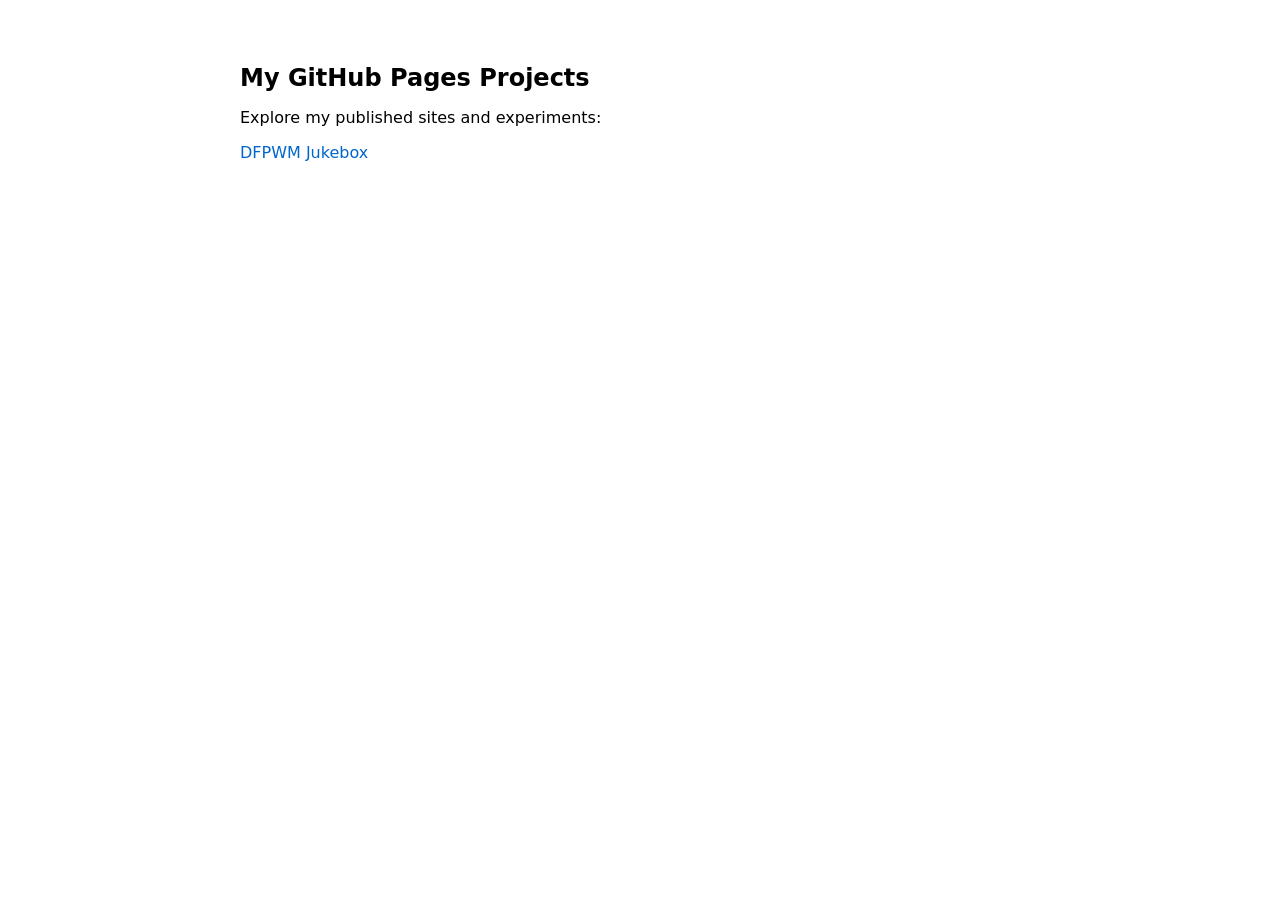
==== docs/index.html @ a78c27a7 "Update index.html" ====
<!doctype html>
<html lang="en">
<head>
  <meta name="google-site-verification" content="9gww872sTV4j3OXYgRkwm3Zl6eBZA7f_kU_ODLYvUZE" />
  <meta charset="utf-8">
  <title>Ronnie Reagan Projects</title>
  <meta name="viewport" content="width=device-width,initial-scale=1">

<script async src="https://pagead2.googlesyndication.com/pagead/js/adsbygoogle.js?client=ca-pub-7010587991992406"
     crossorigin="anonymous"></script>

  <style>
    body { font-family: system-ui, sans-serif; max-width: 800px; margin: 2rem auto; padding: 1rem; }
    h1 { font-size: 1.5rem; margin-bottom: 1rem; }
    ul { list-style: none; padding: 0; }
    li { margin: 0.5rem 0; }
    a { text-decoration: none; color: #0066cc; }
    a:hover { text-decoration: underline; }
  </style>
</head>
<body>
  <h1>My GitHub Pages Projects</h1>
  <p>Explore my published sites and experiments:</p>
  <ul id="projects"></ul>

  <script>
    const projects = [
      { name: "DFPWM Jukebox", path: "DFPWM_LIBRARY" },
    ];

    const list = document.getElementById("projects");
    projects.forEach(p => {
      const li = document.createElement("li");
      const a = document.createElement("a");
      a.href = `https://ronnie-reagan.github.io/${p.path}/`;
      a.textContent = p.name;
      li.appendChild(a);
      list.appendChild(li);
    });
  </script>
</body>
</html>
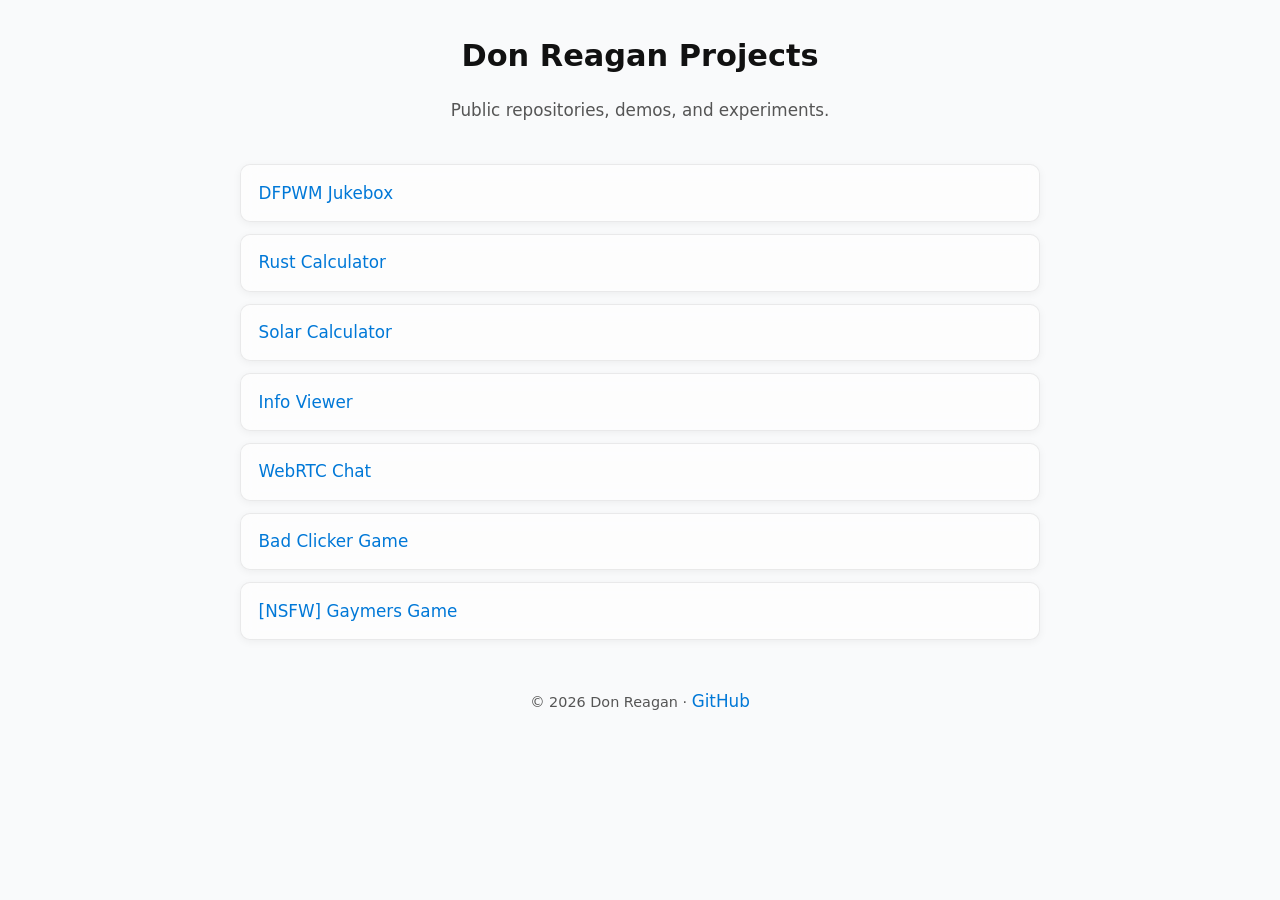
==== commit f316c997: "various changes to improve ui. added references to more sites/domains aswell as segregating the logi" ====
--- a/docs/index.html
+++ b/docs/index.html
@@ -1,42 +1,26 @@
 <!doctype html>
 <html lang="en">
 <head>
-  <meta name="google-site-verification" content="9gww872sTV4j3OXYgRkwm3Zl6eBZA7f_kU_ODLYvUZE" />
   <meta charset="utf-8">
-  <title>Ronnie Reagan Projects</title>
+  <meta name="google-site-verification" content="9DyxzUQGztghWE8FzmfT74pqARTpPCvBxJaymXoeb8Q">
   <meta name="viewport" content="width=device-width,initial-scale=1">
-
-<script async src="https://pagead2.googlesyndication.com/pagead/js/adsbygoogle.js?client=ca-pub-7010587991992406"
-     crossorigin="anonymous"></script>
-
-  <style>
-    body { font-family: system-ui, sans-serif; max-width: 800px; margin: 2rem auto; padding: 1rem; }
-    h1 { font-size: 1.5rem; margin-bottom: 1rem; }
-    ul { list-style: none; padding: 0; }
-    li { margin: 0.5rem 0; }
-    a { text-decoration: none; color: #0066cc; }
-    a:hover { text-decoration: underline; }
-  </style>
+  <title>Don Reagan Projects</title>
+  <link rel="stylesheet" href="style.css">
 </head>
 <body>
-  <h1>My GitHub Pages Projects</h1>
-  <p>Explore my published sites and experiments:</p>
-  <ul id="projects"></ul>
+  <header>
+    <h1>Don Reagan Projects</h1>
+    <p class="subtitle">Public repositories, demos, and experiments.</p>
+  </header>
 
-  <script>
-    const projects = [
-      { name: "DFPWM Jukebox", path: "DFPWM_LIBRARY" },
-    ];
+  <main>
+    <ul id="projects"></ul>
+  </main>
 
-    const list = document.getElementById("projects");
-    projects.forEach(p => {
-      const li = document.createElement("li");
-      const a = document.createElement("a");
-      a.href = `https://ronnie-reagan.github.io/${p.path}/`;
-      a.textContent = p.name;
-      li.appendChild(a);
-      list.appendChild(li);
-    });
-  </script>
+  <footer>
+    <p>© <span id="year"></span> Don Reagan · <a href="https://github.com/Ronnie-Reagan" target="_blank" rel="noopener">GitHub</a></p>
+  </footer>
+
+  <script src="script.js"></script>
 </body>
 </html>
--- a/docs/style.css
+++ b/docs/style.css
@@ -0,0 +1,98 @@
+:root {
+  --accent: #0078d7;
+  --bg: #f9fafb;
+  --text: #111;
+  --muted: #555;
+  --border: rgba(0, 0, 0, 0.08);
+  --radius: 10px;
+  --shadow: 0 2px 8px rgba(0, 0, 0, 0.05);
+}
+
+@media (prefers-color-scheme: dark) {
+  :root {
+    --bg: #0d1117;
+    --text: #e6edf3;
+    --muted: #9ba3b4;
+    --border: rgba(255, 255, 255, 0.08);
+    --shadow: 0 2px 8px rgba(0, 0, 0, 0.3);
+    --accent: #58a6ff;
+  }
+}
+
+body {
+  font-family: system-ui, -apple-system, BlinkMacSystemFont, "Segoe UI", sans-serif;
+  background: var(--bg);
+  color: var(--text);
+  margin: 0 auto;
+  padding: 2rem 1rem 3rem;
+  max-width: 800px;
+  line-height: 1.6;
+}
+
+header {
+  text-align: center;
+  margin-bottom: 2.5rem;
+}
+
+h1 {
+  font-size: 1.9rem;
+  margin: 0 0 0.3rem;
+}
+
+.subtitle {
+  color: var(--muted);
+  font-size: 1.05rem;
+}
+
+ul {
+  list-style: none;
+  padding: 0;
+  margin: 0;
+  display: grid;
+  gap: 0.75rem;
+}
+
+li {
+  border: 1px solid var(--border);
+  border-radius: var(--radius);
+  box-shadow: var(--shadow);
+  background: rgba(255, 255, 255, 0.6);
+  backdrop-filter: blur(8px);
+  padding: 0.9rem 1.1rem;
+  transition: transform 0.2s ease, box-shadow 0.2s ease, background 0.2s;
+}
+
+@media (prefers-color-scheme: dark) {
+  li {
+    background: rgba(255, 255, 255, 0.05);
+  }
+}
+
+li:hover {
+  transform: translateY(-3px);
+  box-shadow: 0 4px 14px rgba(0, 0, 0, 0.15);
+  background: rgba(255, 255, 255, 0.9);
+}
+
+a {
+  text-decoration: none;
+  color: var(--accent);
+  font-weight: 500;
+  font-size: 1.05rem;
+}
+
+footer {
+  text-align: center;
+  color: var(--muted);
+  font-size: 0.9rem;
+  margin-top: 3rem;
+}
+
+footer a {
+  color: var(--accent);
+  text-decoration: none;
+}
+
+footer a:hover {
+  text-decoration: underline;
+}
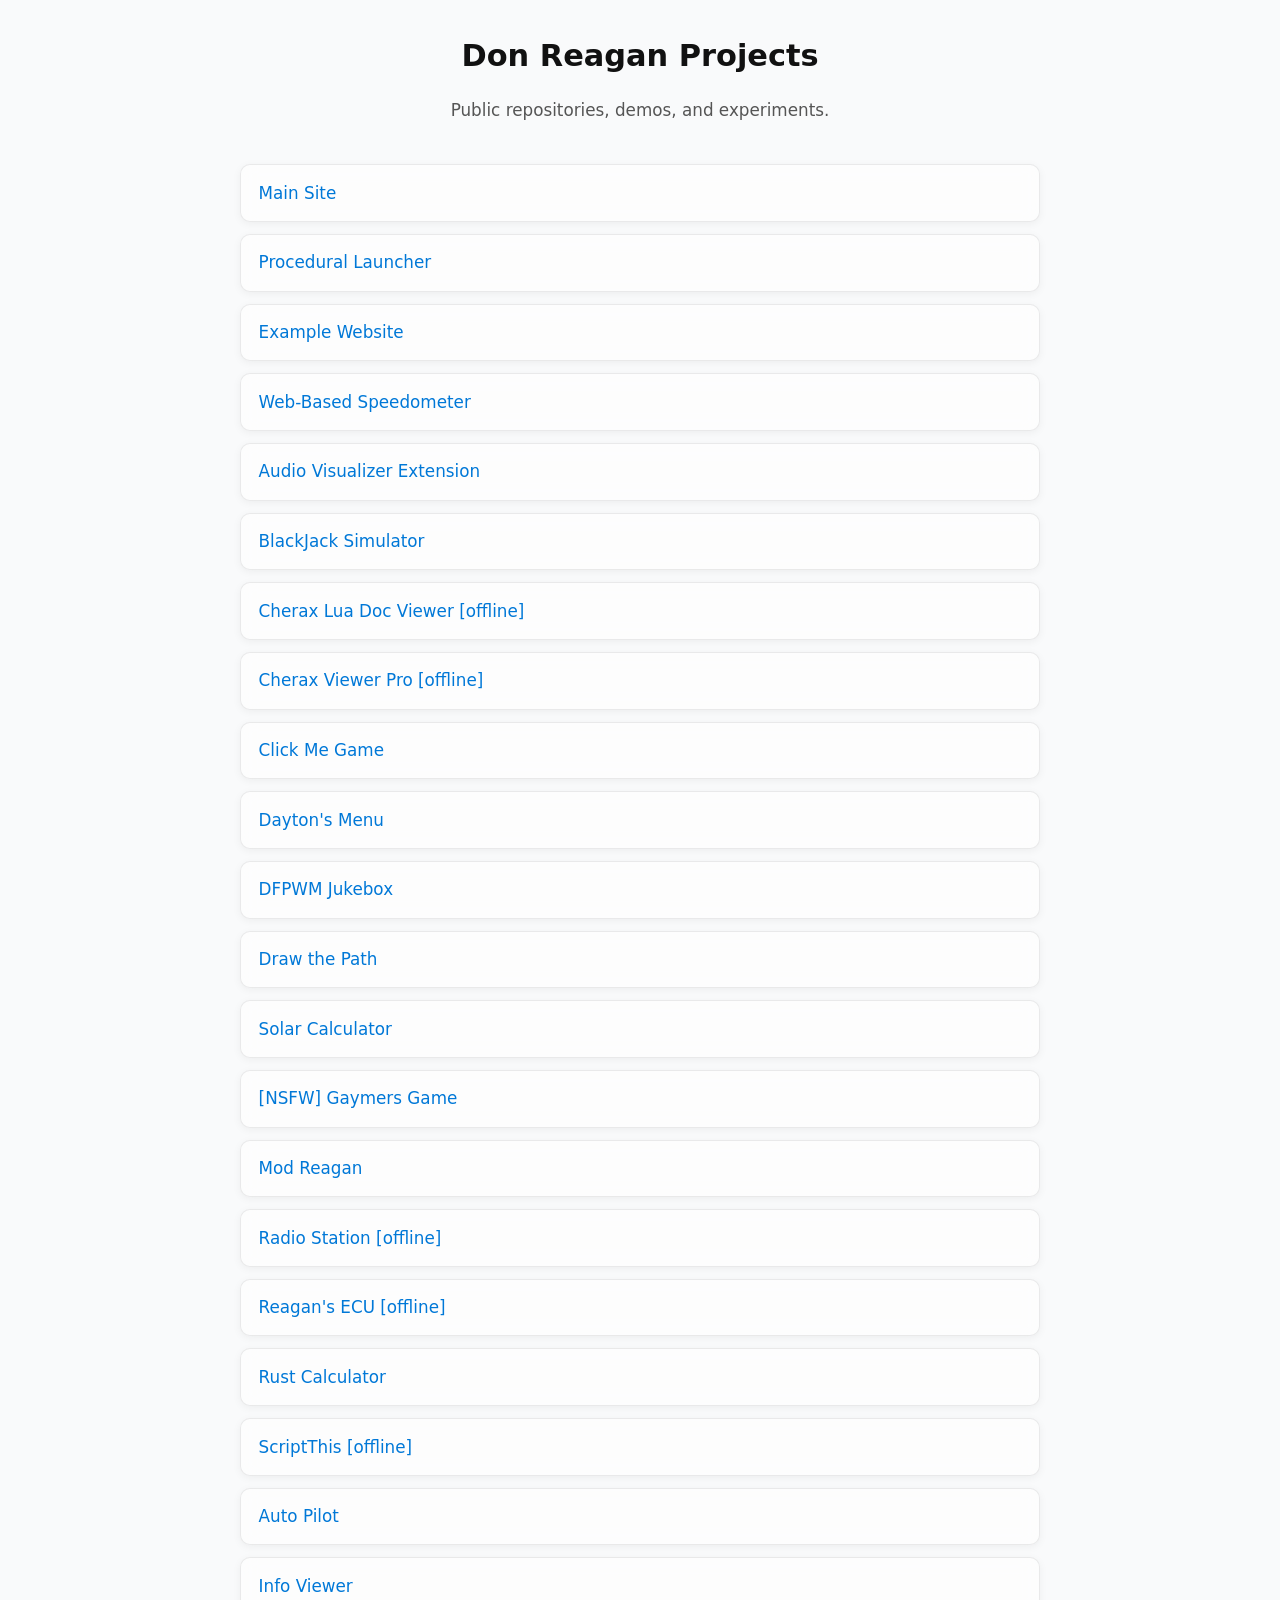
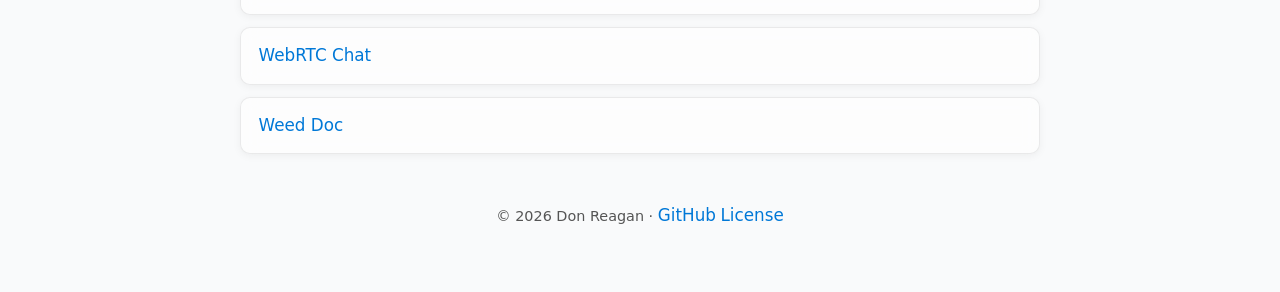
==== commit 73729ef0: "Add License link to footer in index.html" ====
--- a/docs/index.html
+++ b/docs/index.html
@@ -18,7 +18,7 @@
   </main>
 
   <footer>
-    <p>© <span id="year"></span> Don Reagan · <a href="https://github.com/Ronnie-Reagan" target="_blank" rel="noopener">GitHub</a></p>
+    <p>© <span id="year"></span> Don Reagan · <a href="https://github.com/Ronnie-Reagan" target="_blank" rel="noopener">GitHub</a> <a href="https://github.com/Ronnie-Reagan/ronnie-reagan.github.io/tree/main?tab=License-1-ov-file#" target="_blank" rel="noopener">License</a></p>
   </footer>
 
   <script src="script.js"></script>
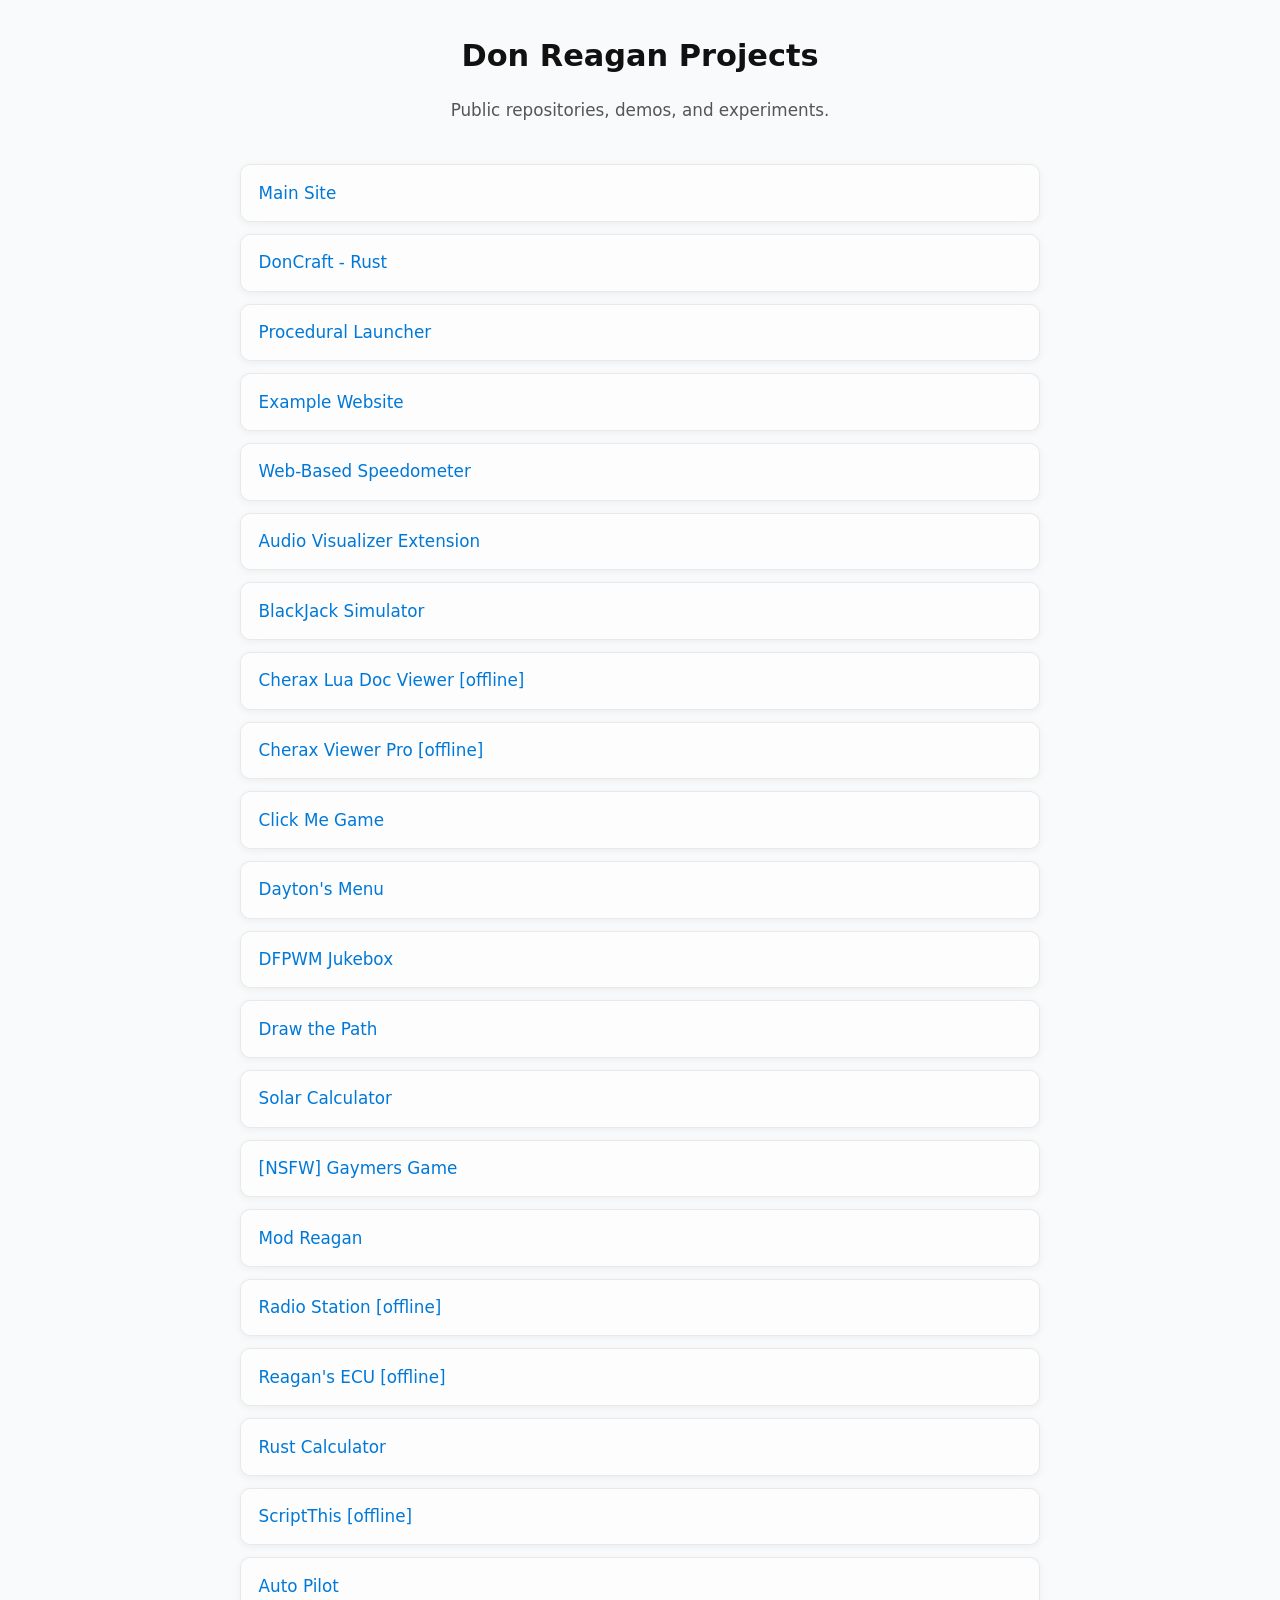
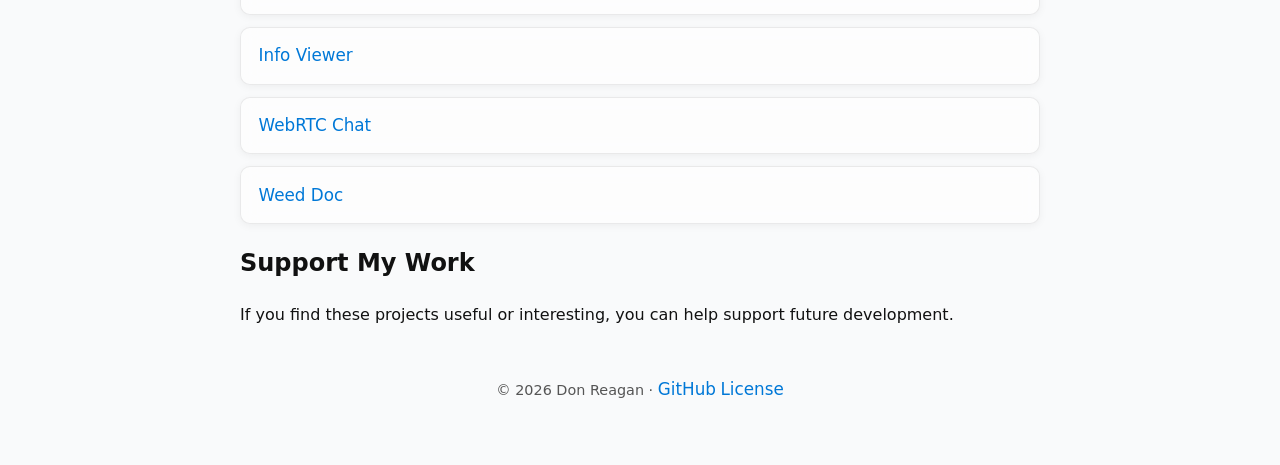
==== commit cf2160ce: "implemented buymeacoffee link/button to post-footer" ====
--- a/docs/index.html
+++ b/docs/index.html
@@ -1,5 +1,6 @@
 <!doctype html>
 <html lang="en">
+
 <head>
   <meta charset="utf-8">
   <meta name="google-site-verification" content="9DyxzUQGztghWE8FzmfT74pqARTpPCvBxJaymXoeb8Q">
@@ -7,6 +8,7 @@
   <title>Don Reagan Projects</title>
   <link rel="stylesheet" href="style.css">
 </head>
+
 <body>
   <header>
     <h1>Don Reagan Projects</h1>
@@ -14,13 +16,43 @@
   </header>
 
   <main>
-    <ul id="projects"></ul>
+    <section class="projects-section">
+      <ul id="projects"></ul>
+    </section>
+
+    <section class="support-section" aria-labelledby="support-heading">
+      <h2 id="support-heading">Support My Work</h2>
+      <p>
+        If you find these projects useful or interesting, you can help support future development.
+      </p>
+
+      <div class="support-button-wrap">
+        <script
+          type="text/javascript"
+          src="https://cdnjs.buymeacoffee.com/1.0.0/button.prod.min.js"
+          data-name="bmc-button"
+          data-slug="donreagan"
+          data-color="#58a6ff"
+          data-emoji=""
+          data-font="Inter"
+          data-text="Buy me a Coffee"
+          data-outline-color="#000000"
+          data-font-color="#000000"
+          data-coffee-color="#d6984b">
+        </script>
+      </div>
+    </section>
   </main>
 
   <footer>
-    <p>© <span id="year"></span> Don Reagan · <a href="https://github.com/Ronnie-Reagan" target="_blank" rel="noopener">GitHub</a> <a href="https://github.com/Ronnie-Reagan/ronnie-reagan.github.io/tree/main?tab=License-1-ov-file#" target="_blank" rel="noopener">License</a></p>
+    <p>
+      © <span id="year"></span> Don Reagan ·
+      <a href="https://github.com/Ronnie-Reagan" target="_blank" rel="noopener">GitHub</a>
+      <a href="https://github.com/Ronnie-Reagan/ronnie-reagan.github.io/tree/main?tab=License-1-ov-file#" target="_blank" rel="noopener">License</a>
+    </p>
   </footer>
 
   <script src="script.js"></script>
 </body>
-</html>
+
+</html>
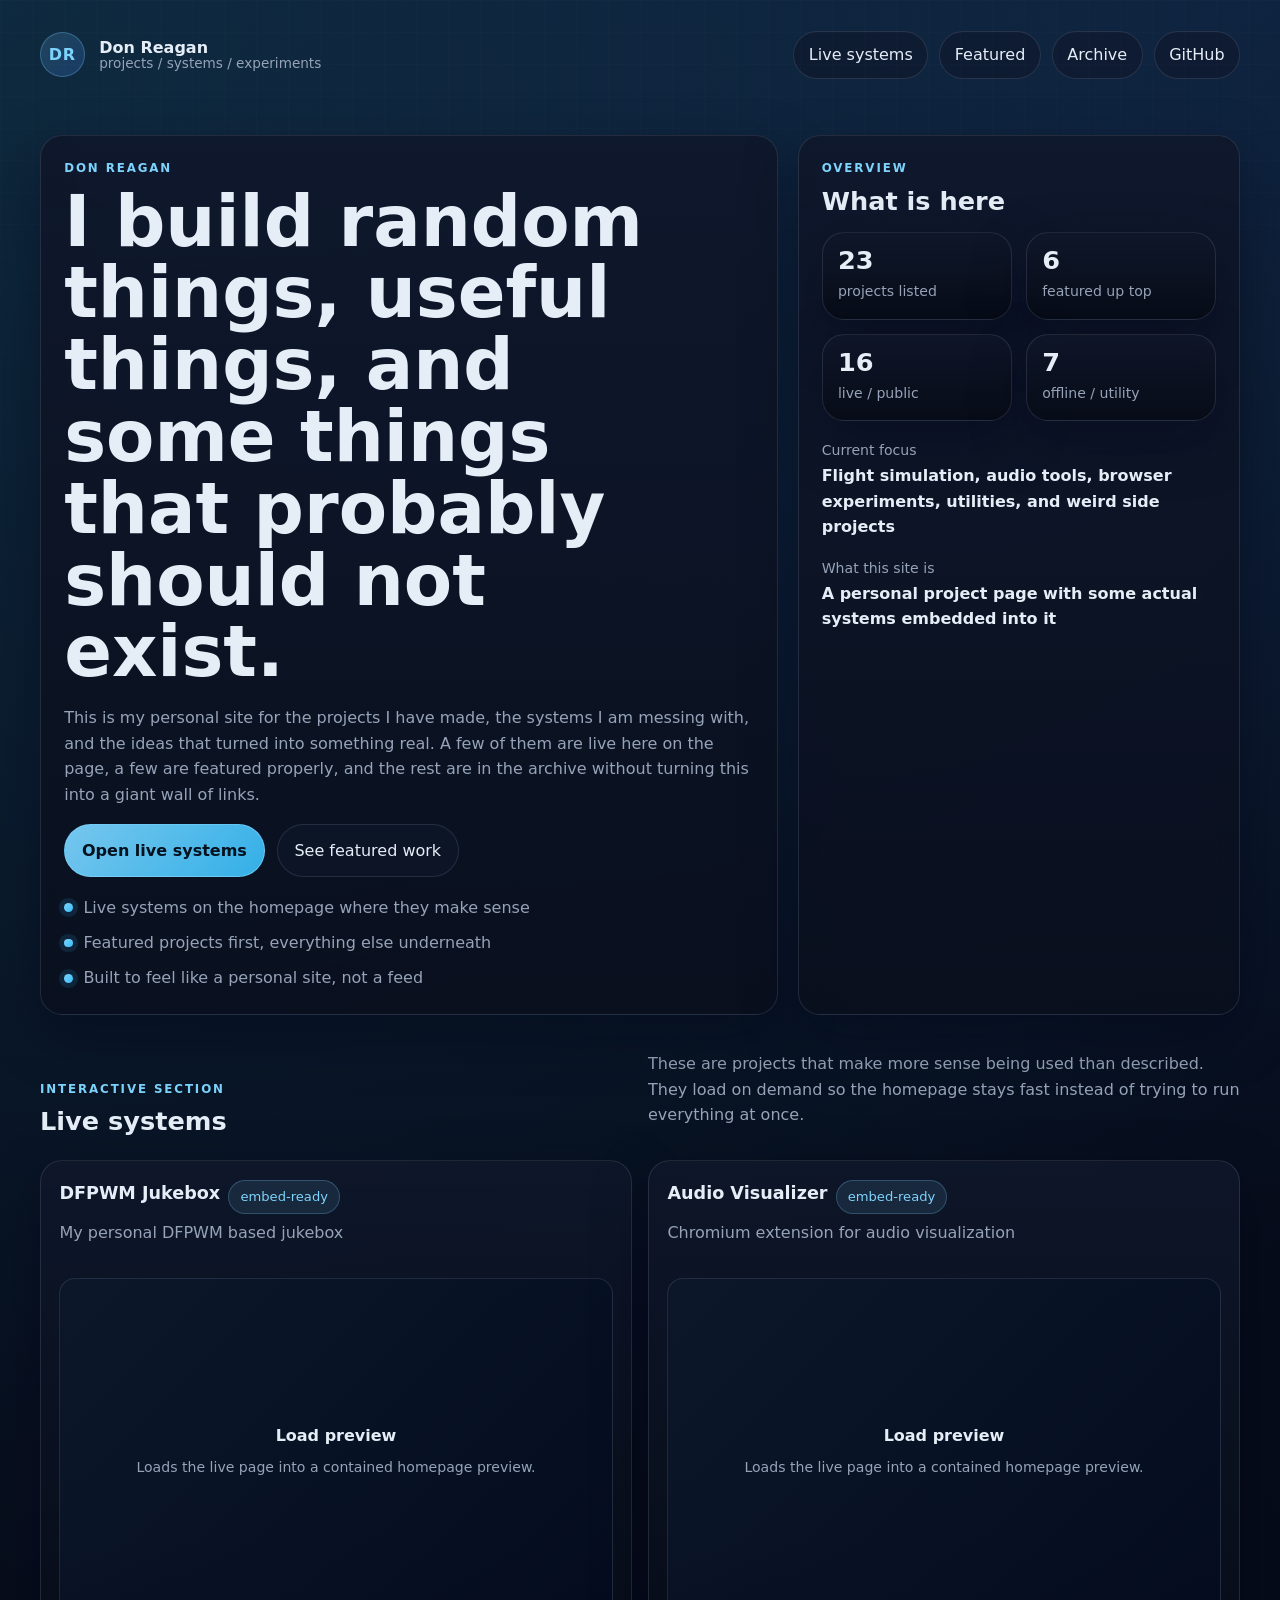
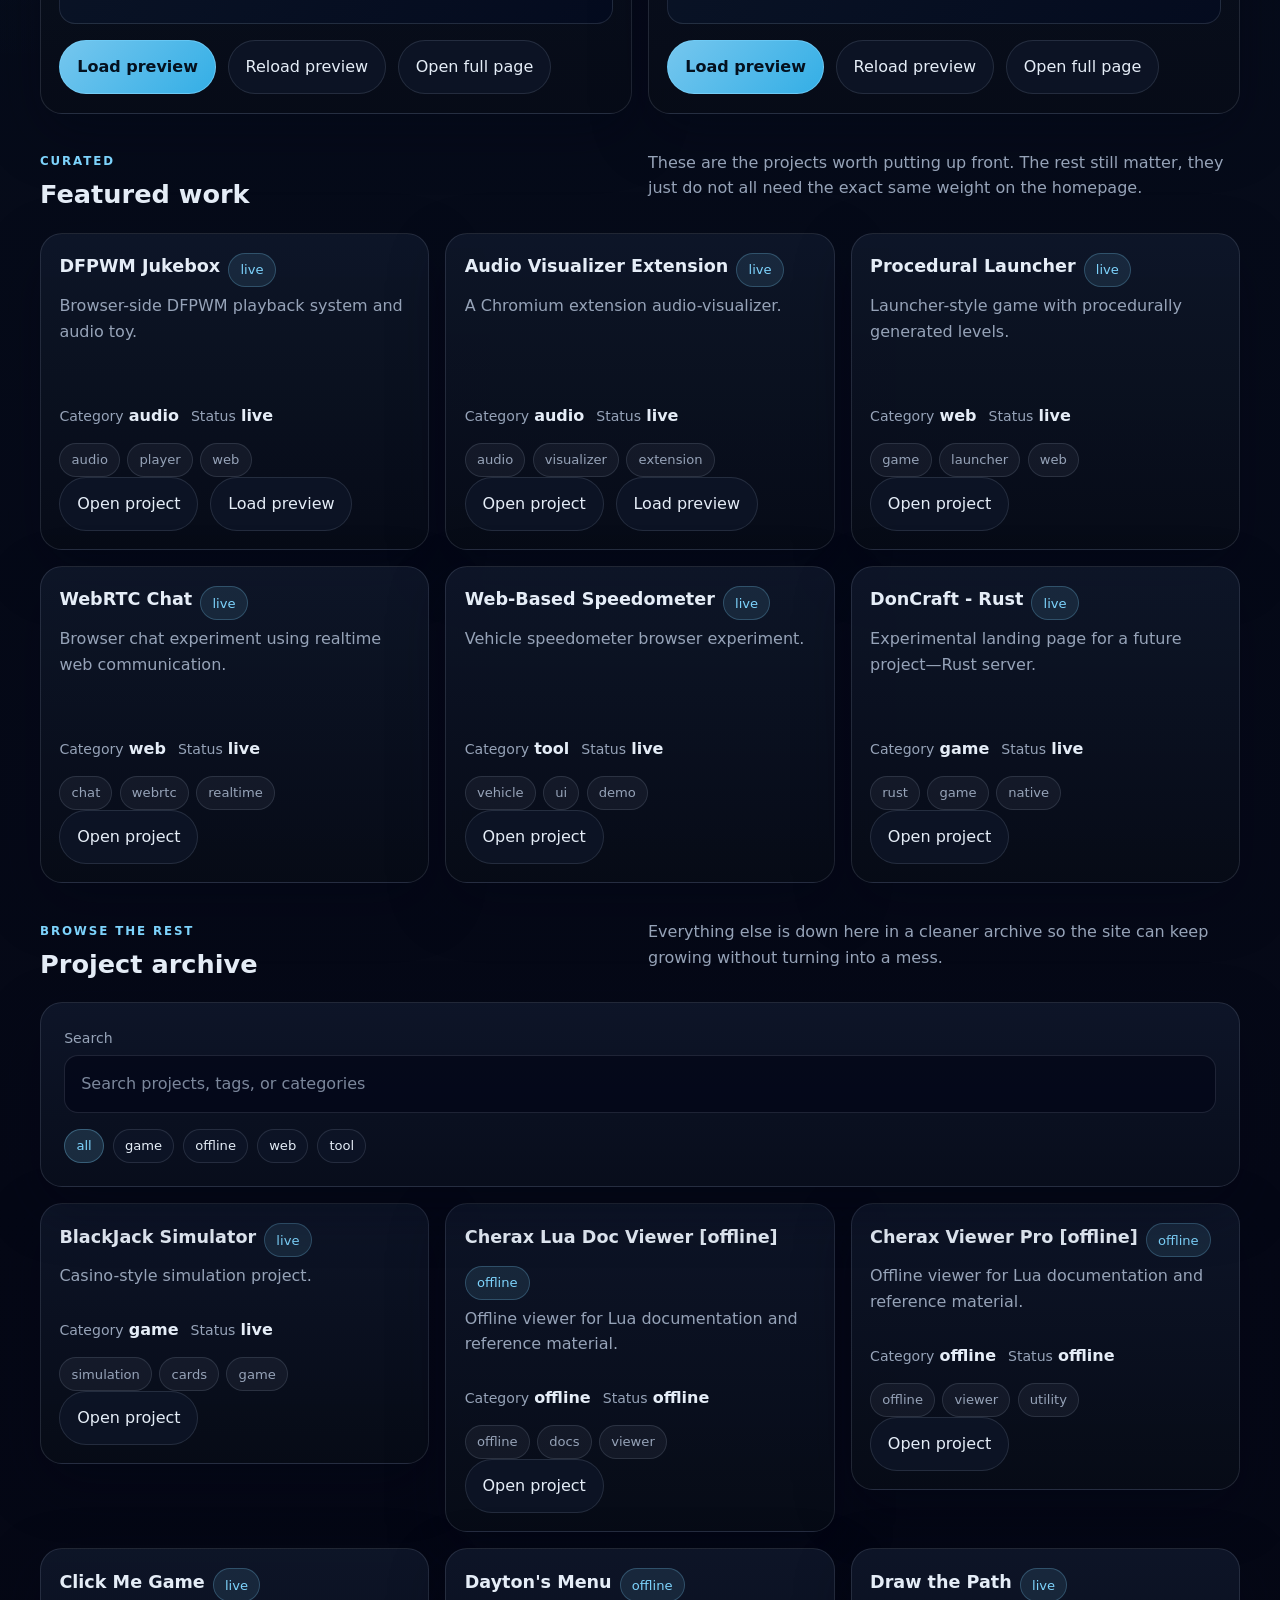
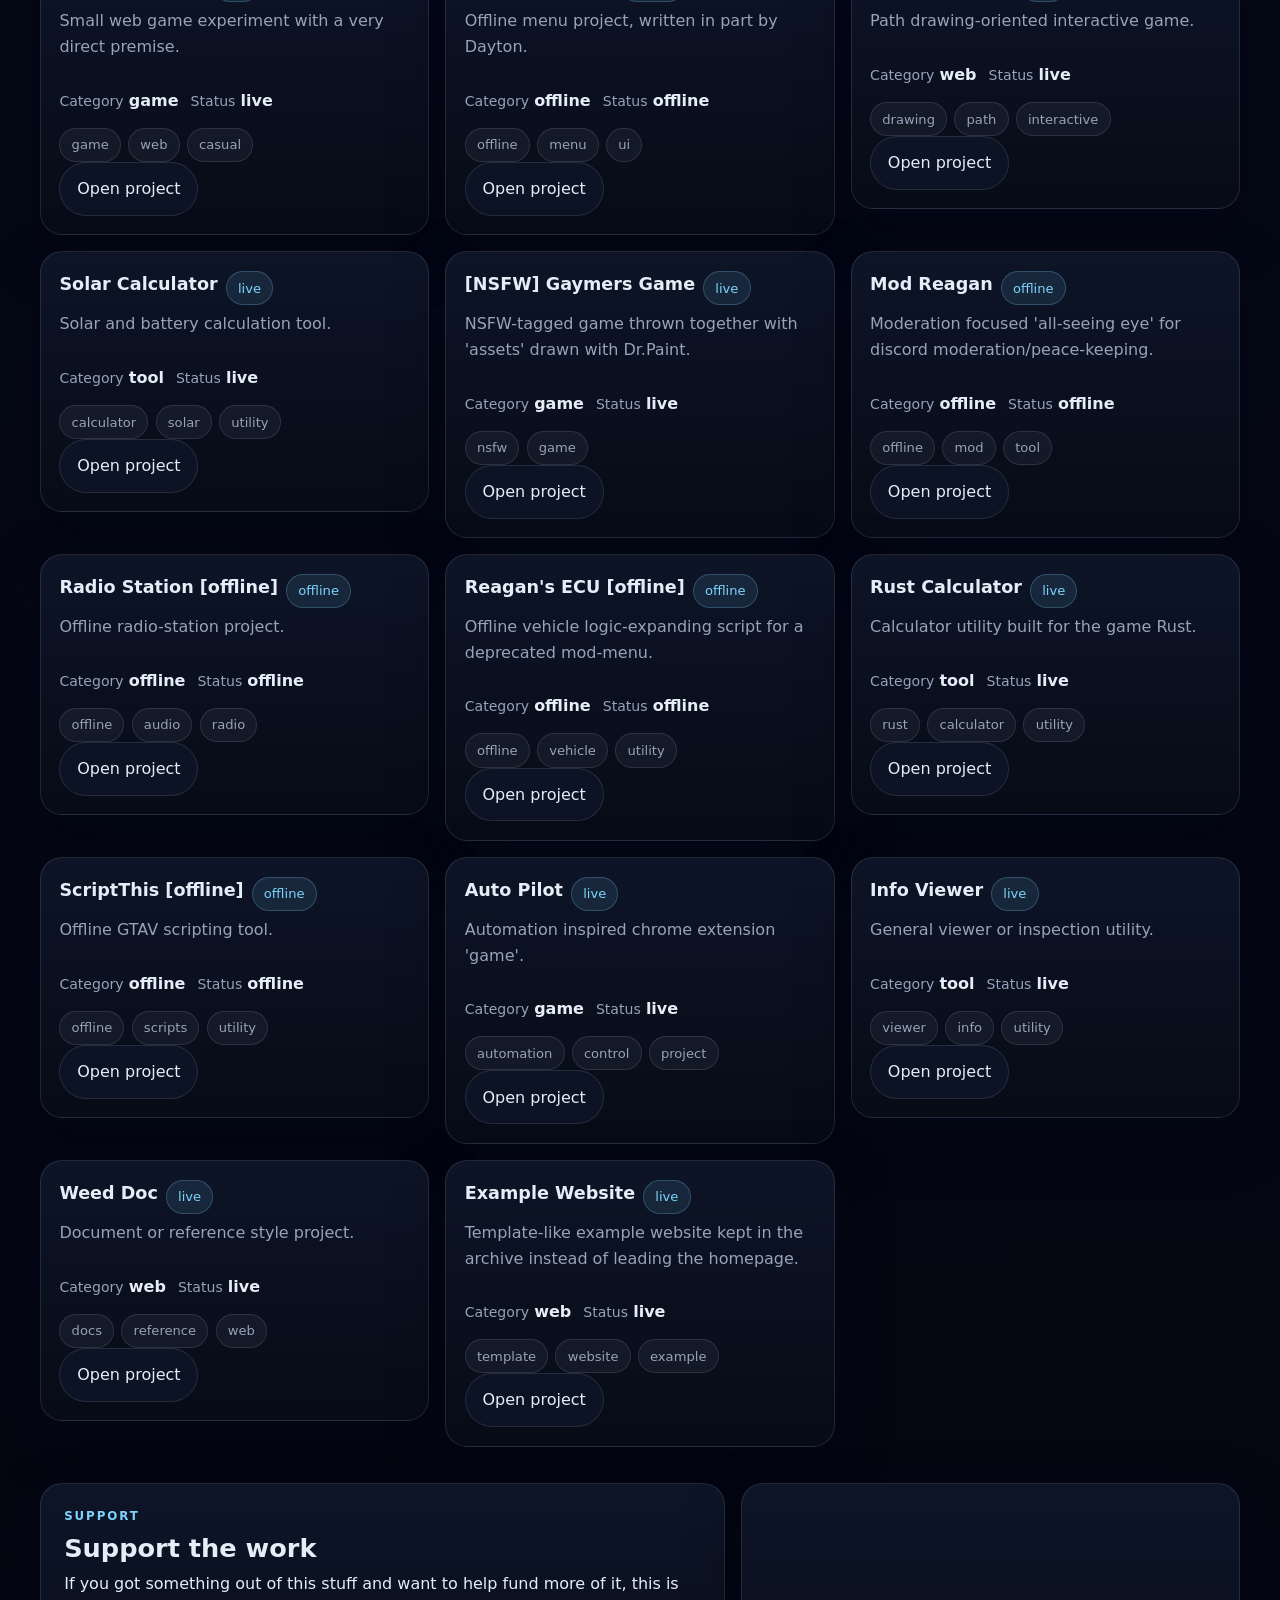
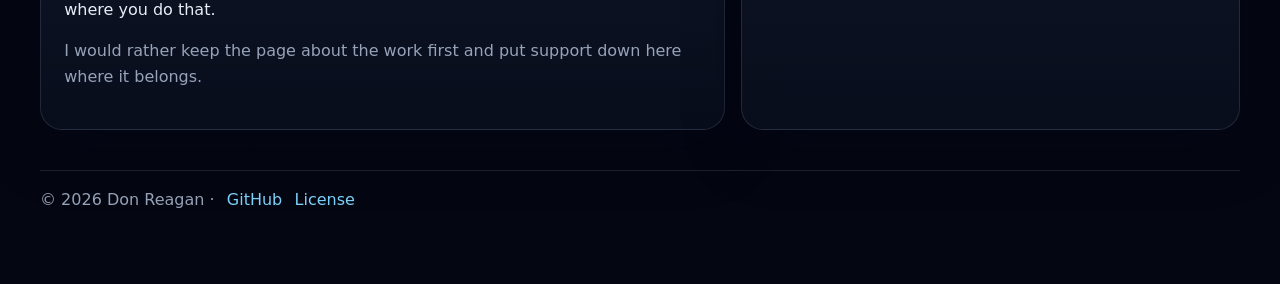
==== commit 00cf8a89: "experimental changes all around, mistakes are expected" ====
--- a/docs/index.html
+++ b/docs/index.html
@@ -4,55 +4,169 @@
 <head>
   <meta charset="utf-8">
   <meta name="google-site-verification" content="9DyxzUQGztghWE8FzmfT74pqARTpPCvBxJaymXoeb8Q">
-  <meta name="viewport" content="width=device-width,initial-scale=1">
-  <title>Don Reagan Projects</title>
+  <meta name="viewport" content="width=device-width, initial-scale=1">
+  <meta name="description" content="Don Reagan's personal site for projects, experiments, tools, demos, and embedded web systems.">
+  <meta name="theme-color" content="#0b1020">
+  <title>Don Reagan — Projects, systems, and experiments</title>
+  <link rel="icon" href="favicon.ico" sizes="any">
   <link rel="stylesheet" href="style.css">
 </head>
 
 <body>
-  <header>
-    <h1>Don Reagan Projects</h1>
-    <p class="subtitle">Public repositories, demos, and experiments.</p>
-  </header>
+  <div class="page-shell">
+    <header class="site-header">
+      <a class="brand" href="#top" aria-label="Go to top">
+        <span class="brand-mark">DR</span>
+        <span class="brand-copy">
+          <strong>Don Reagan</strong>
+          <span>projects / systems / experiments</span>
+        </span>
+      </a>
 
-  <main>
-    <section class="projects-section">
-      <ul id="projects"></ul>
-    </section>
+      <nav class="site-nav" aria-label="Primary navigation">
+        <a href="#live">Live systems</a>
+        <a href="#featured">Featured</a>
+        <a href="#archive">Archive</a>
+        <a href="https://github.com/Ronnie-Reagan" target="_blank" rel="noopener">GitHub</a>
+      </nav>
+    </header>
 
-    <section class="support-section" aria-labelledby="support-heading">
-      <h2 id="support-heading">Support My Work</h2>
+    <main id="top">
+      <section class="hero section">
+        <div class="hero-copy card">
+          <p class="eyebrow">Don Reagan</p>
+          <h1>I build random things, useful things, and some things that probably should not exist.</h1>
+          <p class="hero-text">
+            This is my personal site for the projects I have made, the systems I am messing with, and the ideas that turned into something real.
+            A few of them are live here on the page, a few are featured properly, and the rest are in the archive without turning this into a giant wall of links.
+          </p>
+
+          <div class="hero-actions">
+            <a class="button button-primary" href="#live">Open live systems</a>
+            <a class="button button-secondary" href="#featured">See featured work</a>
+          </div>
+
+          <ul class="hero-notes" aria-label="Site notes">
+            <li>Live systems on the homepage where they make sense</li>
+            <li>Featured projects first, everything else underneath</li>
+            <li>Built to feel like a personal site, not a feed</li>
+          </ul>
+        </div>
+
+        <aside class="hero-panel card" aria-labelledby="hero-panel-heading">
+          <div class="panel-heading">
+            <p class="eyebrow">Overview</p>
+            <h2 id="hero-panel-heading">What is here</h2>
+          </div>
+
+          <div class="hero-stats" id="hero-stats"></div>
+
+          <div class="hero-mini-list">
+            <div>
+              <span class="mini-label">Current focus</span>
+              <strong>Flight simulation, audio tools, browser experiments, utilities, and weird side projects</strong>
+            </div>
+            <div>
+              <span class="mini-label">What this site is</span>
+              <strong>A personal project page with some actual systems embedded into it</strong>
+            </div>
+          </div>
+        </aside>
+      </section>
+
+      <section class="section" id="live" aria-labelledby="live-heading">
+        <div class="section-heading">
+          <div>
+            <p class="eyebrow">Interactive section</p>
+            <h2 id="live-heading">Live systems</h2>
+          </div>
+          <p class="section-copy">
+            These are projects that make more sense being used than described. They load on demand so the homepage stays fast instead of trying to run everything at once.
+          </p>
+        </div>
+
+        <div class="live-grid" id="live-systems"></div>
+      </section>
+
+      <section class="section" id="featured" aria-labelledby="featured-heading">
+        <div class="section-heading">
+          <div>
+            <p class="eyebrow">Curated</p>
+            <h2 id="featured-heading">Featured work</h2>
+          </div>
+          <p class="section-copy">
+            These are the projects worth putting up front. The rest still matter, they just do not all need the exact same weight on the homepage.
+          </p>
+        </div>
+
+        <div class="featured-grid" id="featured-projects"></div>
+      </section>
+
+      <section class="section" id="archive" aria-labelledby="archive-heading">
+        <div class="section-heading archive-heading">
+          <div>
+            <p class="eyebrow">Browse the rest</p>
+            <h2 id="archive-heading">Project archive</h2>
+          </div>
+          <p class="section-copy">
+            Everything else is down here in a cleaner archive so the site can keep growing without turning into a mess.
+          </p>
+        </div>
+
+        <div class="archive-toolbar card">
+          <label class="search-wrap" for="project-search">
+            <span class="search-label">Search</span>
+            <input id="project-search" type="search" placeholder="Search projects, tags, or categories">
+          </label>
+
+          <div class="filter-group" id="project-filters" aria-label="Project filters"></div>
+        </div>
+
+        <div class="archive-grid" id="archive-projects"></div>
+      </section>
+
+      <section class="section" aria-labelledby="support-heading">
+        <div class="support-grid">
+          <article class="support-copy card">
+            <p class="eyebrow">Support</p>
+            <h2 id="support-heading">Support the work</h2>
+            <p>
+              If you got something out of this stuff and want to help fund more of it, this is where you do that.
+            </p>
+            <p class="support-small">
+              I would rather keep the page about the work first and put support down here where it belongs.
+            </p>
+          </article>
+
+          <aside class="support-button-card card" aria-label="Support button">
+            <script
+              type="text/javascript"
+              src="https://cdnjs.buymeacoffee.com/1.0.0/button.prod.min.js"
+              data-name="bmc-button"
+              data-slug="donreagan"
+              data-color="#7dd3fc"
+              data-emoji=""
+              data-font="Inter"
+              data-text="Buy me a Coffee"
+              data-outline-color="#020617"
+              data-font-color="#020617"
+              data-coffee-color="#f59e0b">
+            </script>
+          </aside>
+        </div>
+      </section>
+    </main>
+
+    <footer class="site-footer">
       <p>
-        If you find these projects useful or interesting, you can help support future development.
+        © <span id="year"></span> Don Reagan ·
+        <a href="https://github.com/Ronnie-Reagan" target="_blank" rel="noopener">GitHub</a>
+        <a href="https://github.com/Ronnie-Reagan/ronnie-reagan.github.io/tree/main?tab=License-1-ov-file#" target="_blank" rel="noopener">License</a>
       </p>
-
-      <div class="support-button-wrap">
-        <script
-          type="text/javascript"
-          src="https://cdnjs.buymeacoffee.com/1.0.0/button.prod.min.js"
-          data-name="bmc-button"
-          data-slug="donreagan"
-          data-color="#58a6ff"
-          data-emoji=""
-          data-font="Inter"
-          data-text="Buy me a Coffee"
-          data-outline-color="#000000"
-          data-font-color="#000000"
-          data-coffee-color="#d6984b">
-        </script>
-      </div>
-    </section>
-  </main>
-
-  <footer>
-    <p>
-      © <span id="year"></span> Don Reagan ·
-      <a href="https://github.com/Ronnie-Reagan" target="_blank" rel="noopener">GitHub</a>
-      <a href="https://github.com/Ronnie-Reagan/ronnie-reagan.github.io/tree/main?tab=License-1-ov-file#" target="_blank" rel="noopener">License</a>
-    </p>
-  </footer>
+    </footer>
+  </div>
 
   <script src="script.js"></script>
 </body>
 
-</html>+</html>
--- a/docs/style.css
+++ b/docs/style.css
@@ -1,98 +1,659 @@
 :root {
-  --accent: #0078d7;
-  --bg: #f9fafb;
-  --text: #111;
-  --muted: #555;
-  --border: rgba(0, 0, 0, 0.08);
-  --radius: 10px;
-  --shadow: 0 2px 8px rgba(0, 0, 0, 0.05);
-}
-
-@media (prefers-color-scheme: dark) {
-  :root {
-    --bg: #0d1117;
-    --text: #e6edf3;
-    --muted: #9ba3b4;
-    --border: rgba(255, 255, 255, 0.08);
-    --shadow: 0 2px 8px rgba(0, 0, 0, 0.3);
-    --accent: #58a6ff;
-  }
+  --bg: #050816;
+  --bg-elevated: rgba(11, 16, 32, 0.82);
+  --panel: rgba(15, 23, 42, 0.78);
+  --panel-strong: rgba(15, 23, 42, 0.92);
+  --text: #e5edf7;
+  --muted: #96a3b8;
+  --accent: #7dd3fc;
+  --accent-strong: #38bdf8;
+  --accent-soft: rgba(125, 211, 252, 0.14);
+  --border: rgba(148, 163, 184, 0.18);
+  --border-strong: rgba(125, 211, 252, 0.28);
+  --shadow: 0 20px 55px rgba(2, 6, 23, 0.36);
+  --radius: 22px;
+  --radius-sm: 14px;
+  --page-width: 1200px;
+}
+
+* {
+  box-sizing: border-box;
+}
+
+html {
+  scroll-behavior: smooth;
 }
 
 body {
-  font-family: system-ui, -apple-system, BlinkMacSystemFont, "Segoe UI", sans-serif;
-  background: var(--bg);
+  margin: 0;
   color: var(--text);
+  font-family: Inter, system-ui, -apple-system, BlinkMacSystemFont, "Segoe UI", sans-serif;
+  line-height: 1.6;
+  background:
+    radial-gradient(circle at top left, rgba(56, 189, 248, 0.15), transparent 32%),
+    radial-gradient(circle at top right, rgba(59, 130, 246, 0.12), transparent 24%),
+    linear-gradient(180deg, #07101f 0%, #050816 55%, #040611 100%);
+  min-height: 100vh;
+}
+
+body::before {
+  content: "";
+  position: fixed;
+  inset: 0;
+  pointer-events: none;
+  background-image:
+    linear-gradient(rgba(255, 255, 255, 0.02) 1px, transparent 1px),
+    linear-gradient(90deg, rgba(255, 255, 255, 0.02) 1px, transparent 1px);
+  background-size: 32px 32px;
+  mask-image: linear-gradient(180deg, rgba(0, 0, 0, 0.7), transparent 92%);
+}
+
+img,
+iframe {
+  max-width: 100%;
+}
+
+button,
+input,
+a {
+  font: inherit;
+}
+
+.page-shell {
+  width: min(calc(100% - 2rem), var(--page-width));
   margin: 0 auto;
-  padding: 2rem 1rem 3rem;
-  max-width: 800px;
-  line-height: 1.6;
-}
-
-header {
+  padding: 1.2rem 0 3.5rem;
+}
+
+.site-header {
+  display: flex;
+  align-items: center;
+  justify-content: space-between;
+  gap: 1rem;
+  padding: 0.75rem 0 1.25rem;
+}
+
+.brand {
+  display: inline-flex;
+  align-items: center;
+  gap: 0.9rem;
+  color: var(--text);
+  text-decoration: none;
+}
+
+.brand-mark {
+  width: 2.8rem;
+  height: 2.8rem;
+  display: grid;
+  place-items: center;
+  border-radius: 50%;
+  border: 1px solid var(--border-strong);
+  background: linear-gradient(135deg, rgba(125, 211, 252, 0.16), rgba(59, 130, 246, 0.22));
+  color: var(--accent);
+  font-weight: 800;
+  letter-spacing: 0.06em;
+}
+
+.brand-copy {
+  display: flex;
+  flex-direction: column;
+  line-height: 1.1;
+}
+
+.brand-copy strong {
+  font-size: 1rem;
+}
+
+.brand-copy span {
+  color: var(--muted);
+  font-size: 0.85rem;
+}
+
+.site-nav {
+  display: flex;
+  flex-wrap: wrap;
+  gap: 0.7rem;
+}
+
+.site-nav a {
+  color: var(--text);
+  text-decoration: none;
+  padding: 0.62rem 0.9rem;
+  border-radius: 999px;
+  border: 1px solid var(--border);
+  background: rgba(15, 23, 42, 0.56);
+  transition: border-color 0.2s ease, transform 0.2s ease, background 0.2s ease;
+}
+
+.site-nav a:hover,
+.site-nav a:focus-visible,
+.button:hover,
+.button:focus-visible,
+.project-action:hover,
+.project-action:focus-visible,
+.filter-button:hover,
+.filter-button:focus-visible,
+.preview-button:hover,
+.preview-button:focus-visible,
+.reload-button:hover,
+.reload-button:focus-visible {
+  transform: translateY(-1px);
+  border-color: var(--border-strong);
+  outline: none;
+}
+
+.section {
+  margin-top: 2.25rem;
+}
+
+.card {
+  background: linear-gradient(180deg, rgba(15, 23, 42, 0.9), rgba(9, 15, 29, 0.88));
+  border: 1px solid var(--border);
+  box-shadow: var(--shadow);
+  border-radius: var(--radius);
+  backdrop-filter: blur(16px);
+}
+
+.hero {
+  display: grid;
+  grid-template-columns: minmax(0, 1.5fr) minmax(280px, 0.9fr);
+  gap: 1.25rem;
+  align-items: stretch;
+}
+
+.hero-copy,
+.hero-panel,
+.archive-toolbar,
+.support-copy,
+.support-button-card {
+  padding: 1.45rem;
+}
+
+.eyebrow {
+  margin: 0 0 0.55rem;
+  color: var(--accent);
+  letter-spacing: 0.16em;
+  text-transform: uppercase;
+  font-size: 0.74rem;
+  font-weight: 700;
+}
+
+h1,
+h2,
+h3,
+p {
+  margin-top: 0;
+}
+
+h1 {
+  font-size: clamp(2.3rem, 6vw, 4.4rem);
+  line-height: 1.02;
+  margin-bottom: 1rem;
+  max-width: 12ch;
+}
+
+h2 {
+  font-size: clamp(1.45rem, 2vw, 2rem);
+  line-height: 1.15;
+  margin-bottom: 0.45rem;
+}
+
+h3 {
+  font-size: 1.1rem;
+  margin-bottom: 0.45rem;
+}
+
+.hero-text,
+.section-copy,
+.project-description,
+.support-small,
+.live-copy,
+.archive-empty {
+  color: var(--muted);
+}
+
+.hero-actions,
+.project-actions,
+.live-actions {
+  display: flex;
+  flex-wrap: wrap;
+  gap: 0.75rem;
+}
+
+.button,
+.project-action,
+.preview-button,
+.reload-button {
+  display: inline-flex;
+  align-items: center;
+  justify-content: center;
+  gap: 0.35rem;
+  padding: 0.82rem 1.05rem;
+  text-decoration: none;
+  border-radius: 999px;
+  border: 1px solid var(--border);
+  transition: transform 0.2s ease, border-color 0.2s ease, background 0.2s ease;
+}
+
+.button-primary,
+.preview-button {
+  background: linear-gradient(135deg, rgba(125, 211, 252, 0.94), rgba(56, 189, 248, 0.92));
+  border-color: rgba(125, 211, 252, 0.62);
+  color: #04111f;
+  font-weight: 700;
+}
+
+.button-secondary,
+.project-action,
+.reload-button {
+  background: rgba(15, 23, 42, 0.7);
+  color: var(--text);
+}
+
+.hero-notes {
+  margin: 1.1rem 0 0;
+  padding: 0;
+  list-style: none;
+  display: grid;
+  gap: 0.6rem;
+}
+
+.hero-notes li {
+  display: flex;
+  align-items: center;
+  gap: 0.65rem;
+  color: var(--muted);
+}
+
+.hero-notes li::before {
+  content: "";
+  width: 0.55rem;
+  height: 0.55rem;
+  border-radius: 50%;
+  background: linear-gradient(135deg, var(--accent), var(--accent-strong));
+  box-shadow: 0 0 0 5px rgba(56, 189, 248, 0.12);
+}
+
+.panel-heading {
+  margin-bottom: 1rem;
+}
+
+.hero-stats {
+  display: grid;
+  grid-template-columns: repeat(2, minmax(0, 1fr));
+  gap: 0.9rem;
+  margin-bottom: 1rem;
+}
+
+.stat-card {
+  padding: 0.95rem;
+  border-radius: var(--radius-sm);
+  border: 1px solid var(--border);
+  background: rgba(6, 12, 26, 0.55);
+}
+
+.stat-card strong {
+  display: block;
+  font-size: 1.6rem;
+  line-height: 1;
+  margin-bottom: 0.25rem;
+}
+
+.stat-card span,
+.mini-label,
+.meta-label,
+.preview-status {
+  color: var(--muted);
+  font-size: 0.88rem;
+}
+
+.hero-mini-list {
+  display: grid;
+  gap: 0.95rem;
+}
+
+.hero-mini-list strong {
+  display: block;
+}
+
+.section-heading {
+  display: flex;
+  justify-content: space-between;
+  gap: 1rem;
+  align-items: end;
+  margin-bottom: 1rem;
+}
+
+.section-heading > * {
+  flex: 1;
+}
+
+.live-grid,
+.featured-grid,
+.archive-grid,
+.support-grid {
+  display: grid;
+  gap: 1rem;
+}
+
+.live-grid {
+  grid-template-columns: repeat(2, minmax(0, 1fr));
+}
+
+.featured-grid {
+  grid-template-columns: repeat(3, minmax(0, 1fr));
+}
+
+.archive-grid {
+  grid-template-columns: repeat(3, minmax(0, 1fr));
+  align-items: start;
+}
+
+.support-grid {
+  grid-template-columns: minmax(0, 1.1fr) minmax(280px, 0.8fr);
+}
+
+.live-card,
+.project-card,
+.archive-card {
+  padding: 1.15rem;
+}
+
+.live-card,
+.project-card,
+.archive-card,
+.stat-card {
+  border-radius: var(--radius);
+  border: 1px solid var(--border);
+  background: linear-gradient(180deg, rgba(15, 23, 42, 0.88), rgba(7, 12, 23, 0.92));
+  box-shadow: var(--shadow);
+}
+
+.live-card {
+  display: flex;
+  flex-direction: column;
+  gap: 1rem;
+}
+
+.live-top,
+.project-top {
+  display: flex;
+  justify-content: space-between;
+  gap: 0.8rem;
+  align-items: start;
+}
+
+.project-title-row,
+.live-title-row {
+  display: flex;
+  flex-wrap: wrap;
+  gap: 0.5rem;
+  align-items: center;
+  margin-bottom: 0.35rem;
+}
+
+.status-pill,
+.tag,
+.filter-button {
+  display: inline-flex;
+  align-items: center;
+  justify-content: center;
+  border-radius: 999px;
+  border: 1px solid var(--border);
+  padding: 0.35rem 0.7rem;
+  font-size: 0.82rem;
+}
+
+.status-pill {
+  background: rgba(125, 211, 252, 0.1);
+  color: var(--accent);
+  border-color: rgba(125, 211, 252, 0.24);
+  white-space: nowrap;
+}
+
+.tag {
+  background: rgba(148, 163, 184, 0.08);
+  color: var(--muted);
+}
+
+.tags {
+  display: flex;
+  flex-wrap: wrap;
+  gap: 0.45rem;
+}
+
+.project-meta {
+  display: flex;
+  flex-wrap: wrap;
+  gap: 0.75rem;
+  margin: 0.75rem 0 0.9rem;
+}
+
+.featured-card {
+  display: flex;
+  flex-direction: column;
+  justify-content: space-between;
+  min-height: 100%;
+}
+
+.featured-card .project-description {
+  min-height: 5.1rem;
+}
+
+.preview-shell {
+  overflow: hidden;
+  border-radius: calc(var(--radius) - 6px);
+  border: 1px solid var(--border);
+  background:
+    linear-gradient(135deg, rgba(125, 211, 252, 0.08), rgba(59, 130, 246, 0.04)),
+    rgba(2, 6, 23, 0.86);
+}
+
+.preview-placeholder,
+.preview-frame {
+  aspect-ratio: 16 / 10;
+  width: 100%;
+}
+
+.preview-placeholder {
+  display: grid;
+  place-items: center;
+  padding: 1rem;
   text-align: center;
-  margin-bottom: 2.5rem;
-}
-
-h1 {
-  font-size: 1.9rem;
-  margin: 0 0 0.3rem;
-}
-
-.subtitle {
+}
+
+.preview-placeholder strong {
+  display: block;
+  margin-bottom: 0.35rem;
+}
+
+.preview-frame {
+  display: none;
+  border: 0;
+  background: #020617;
+}
+
+.preview-shell.loaded .preview-placeholder {
+  display: none;
+}
+
+.preview-shell.loaded .preview-frame {
+  display: block;
+}
+
+.archive-toolbar {
+  display: grid;
+  gap: 1rem;
+  margin-bottom: 1rem;
+}
+
+.search-wrap {
+  display: grid;
+  gap: 0.35rem;
+}
+
+.search-label {
+  font-size: 0.88rem;
   color: var(--muted);
-  font-size: 1.05rem;
-}
-
-ul {
-  list-style: none;
-  padding: 0;
-  margin: 0;
-  display: grid;
-  gap: 0.75rem;
-}
-
-li {
-  border: 1px solid var(--border);
+}
+
+.search-wrap input {
+  width: 100%;
+  padding: 0.95rem 1rem;
+  border-radius: 14px;
+  border: 1px solid var(--border);
+  background: rgba(2, 6, 23, 0.65);
+  color: var(--text);
+}
+
+.search-wrap input::placeholder {
+  color: color-mix(in srgb, var(--muted) 82%, transparent);
+}
+
+.search-wrap input:focus-visible {
+  outline: 2px solid rgba(125, 211, 252, 0.3);
+  border-color: var(--border-strong);
+}
+
+.filter-group {
+  display: flex;
+  flex-wrap: wrap;
+  gap: 0.55rem;
+}
+
+.filter-button {
+  background: rgba(15, 23, 42, 0.68);
+  color: var(--text);
+  cursor: pointer;
+  transition: transform 0.2s ease, border-color 0.2s ease, background 0.2s ease;
+}
+
+.filter-button.active {
+  background: rgba(125, 211, 252, 0.15);
+  color: var(--accent);
+  border-color: rgba(125, 211, 252, 0.3);
+}
+
+.archive-empty {
+  grid-column: 1 / -1;
+  padding: 1.5rem;
+  text-align: center;
   border-radius: var(--radius);
-  box-shadow: var(--shadow);
-  background: rgba(255, 255, 255, 0.6);
-  backdrop-filter: blur(8px);
-  padding: 0.9rem 1.1rem;
-  transition: transform 0.2s ease, box-shadow 0.2s ease, background 0.2s;
-}
-
-@media (prefers-color-scheme: dark) {
-  li {
-    background: rgba(255, 255, 255, 0.05);
-  }
-}
-
-li:hover {
-  transform: translateY(-3px);
-  box-shadow: 0 4px 14px rgba(0, 0, 0, 0.15);
-  background: rgba(255, 255, 255, 0.9);
-}
-
-a {
-  text-decoration: none;
-  color: var(--accent);
-  font-weight: 500;
-  font-size: 1.05rem;
-}
-
-footer {
-  text-align: center;
+  border: 1px dashed var(--border);
+  background: rgba(2, 6, 23, 0.34);
+}
+
+.support-button-card {
+  display: grid;
+  place-items: center;
+  min-height: 100%;
+}
+
+.site-footer {
+  margin-top: 2.5rem;
+  padding-top: 1rem;
+  border-top: 1px solid var(--border);
   color: var(--muted);
-  font-size: 0.9rem;
-  margin-top: 3rem;
-}
-
-footer a {
+}
+
+.site-footer a {
   color: var(--accent);
   text-decoration: none;
-}
-
-footer a:hover {
-  text-decoration: underline;
-}
+  margin-left: 0.45rem;
+}
+
+@media (max-width: 1100px) {
+  .featured-grid,
+  .archive-grid {
+    grid-template-columns: repeat(2, minmax(0, 1fr));
+  }
+}
+
+@media (max-width: 900px) {
+  .site-header,
+  .section-heading,
+  .hero,
+  .support-grid,
+  .live-grid {
+    grid-template-columns: 1fr;
+  }
+
+  .site-header,
+  .section-heading {
+    display: grid;
+  }
+
+  .site-header {
+    justify-content: stretch;
+  }
+
+  .site-nav {
+    justify-content: flex-start;
+  }
+
+  .hero {
+    display: grid;
+  }
+
+  .support-grid {
+    display: grid;
+  }
+}
+
+@media (max-width: 720px) {
+  .page-shell {
+    width: min(calc(100% - 1rem), var(--page-width));
+  }
+
+  .featured-grid,
+  .archive-grid,
+  .hero-stats,
+  .live-grid {
+    grid-template-columns: 1fr;
+  }
+
+  h1 {
+    max-width: none;
+  }
+
+  .brand {
+    align-items: flex-start;
+  }
+
+  .hero-copy,
+  .hero-panel,
+  .archive-toolbar,
+  .support-copy,
+  .support-button-card,
+  .live-card,
+  .project-card,
+  .archive-card {
+    padding: 1rem;
+  }
+
+  .button,
+  .project-action,
+  .preview-button,
+  .reload-button {
+    width: 100%;
+  }
+
+  .hero-actions,
+  .project-actions,
+  .live-actions {
+    display: grid;
+  }
+}
+
+@media (prefers-reduced-motion: reduce) {
+  html {
+    scroll-behavior: auto;
+  }
+
+  *,
+  *::before,
+  *::after {
+    animation: none !important;
+    transition: none !important;
+  }
+}
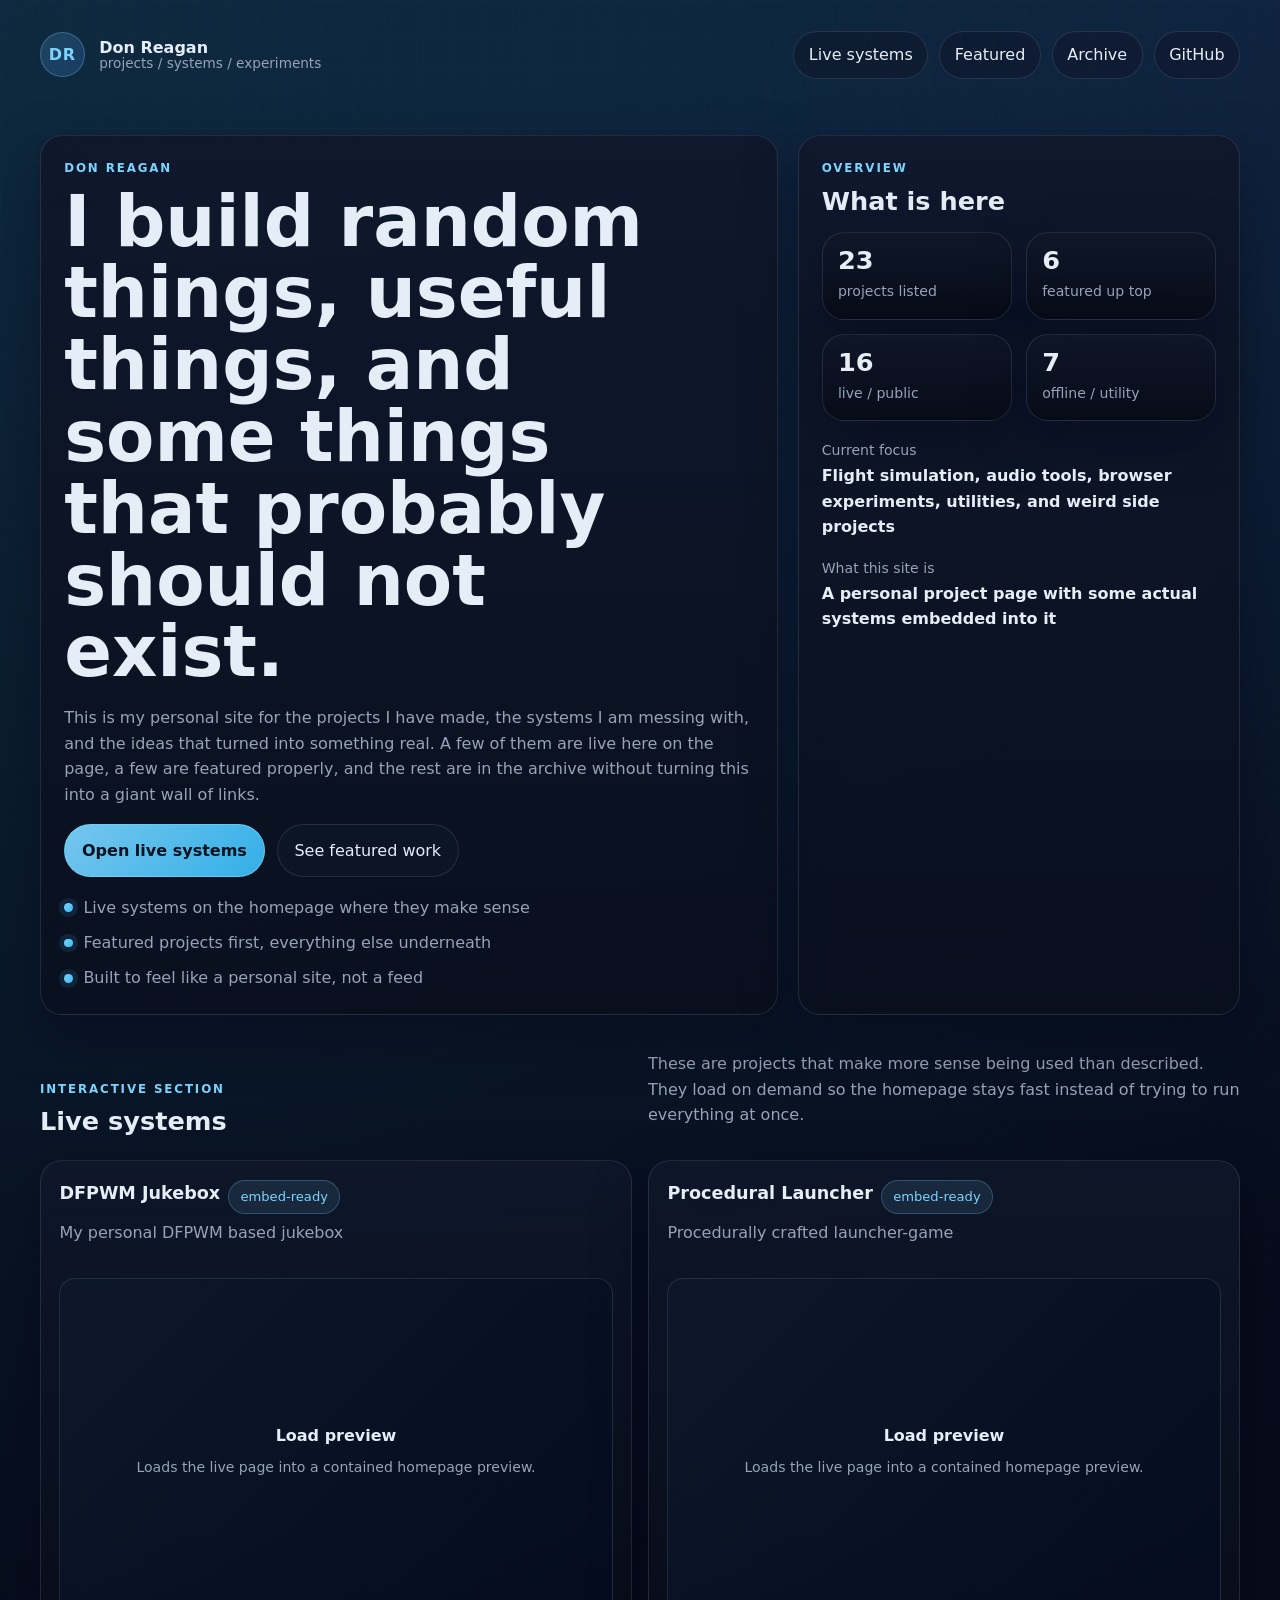
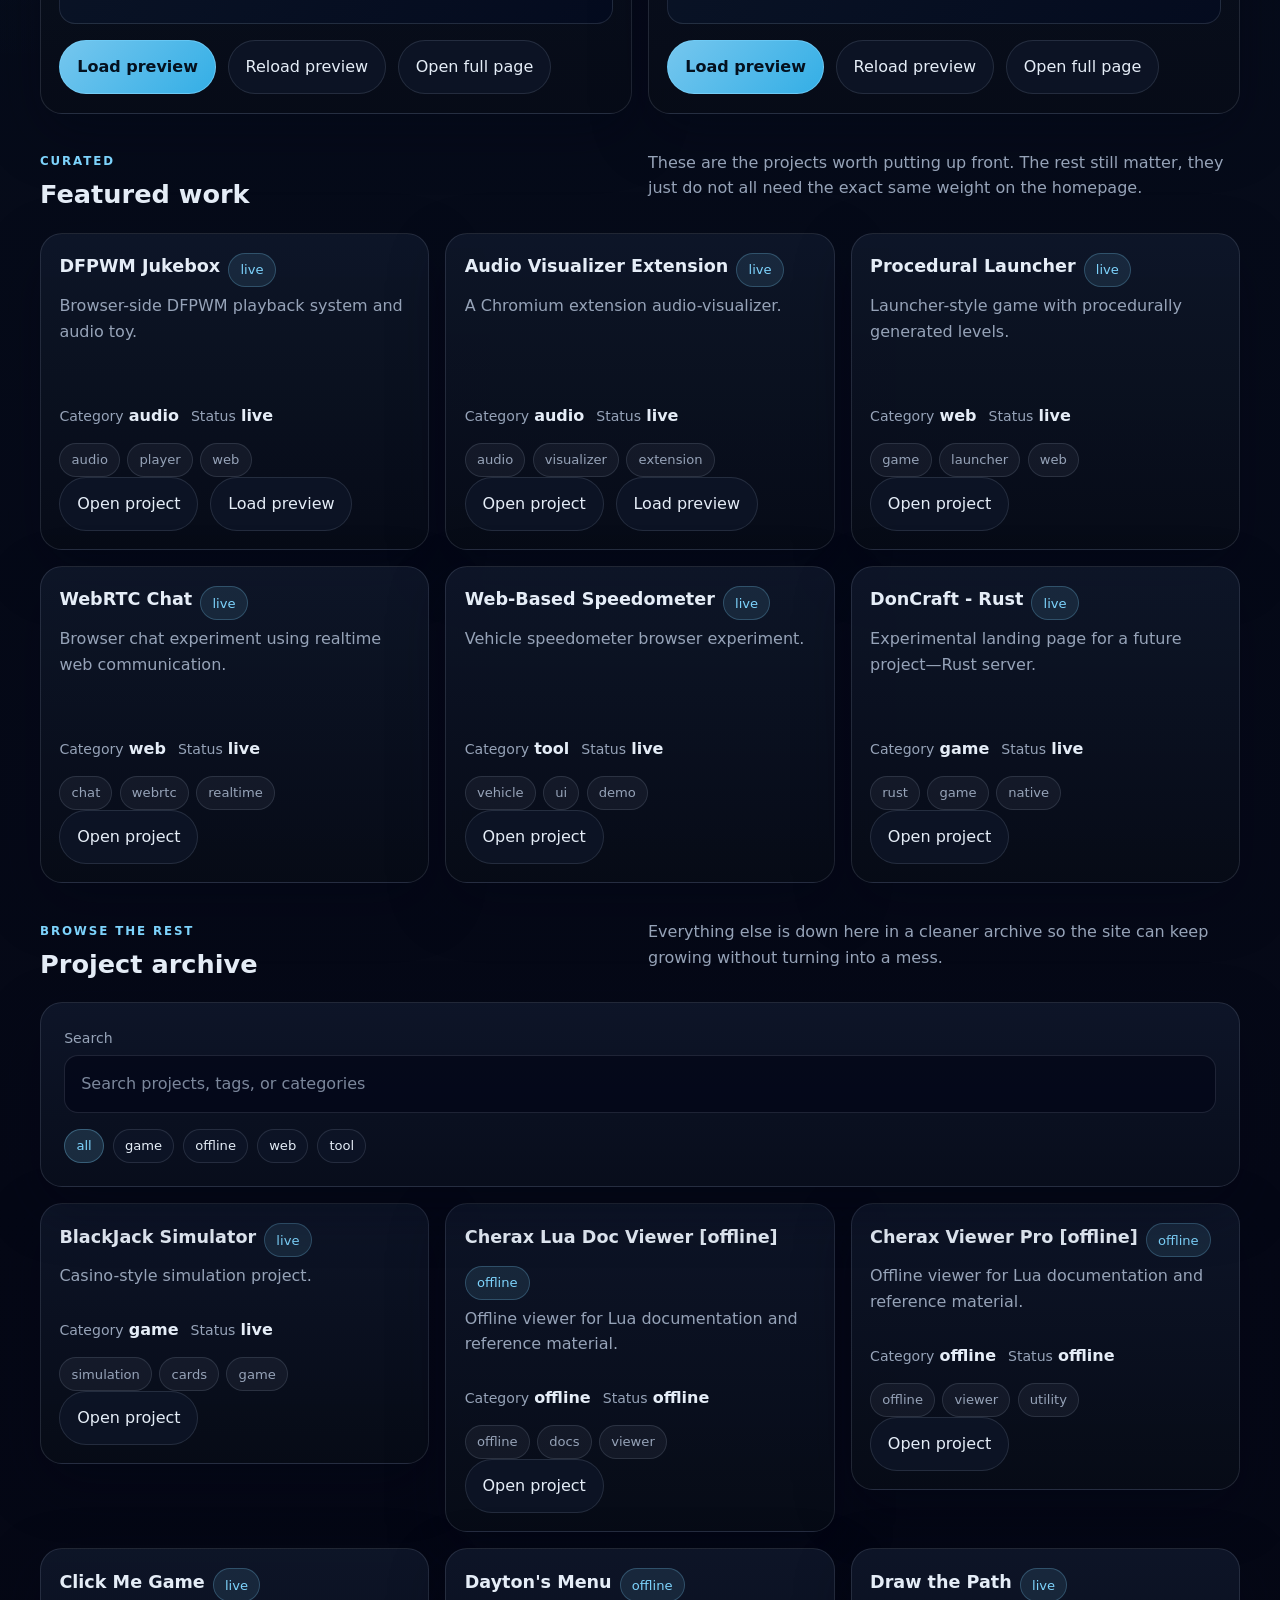
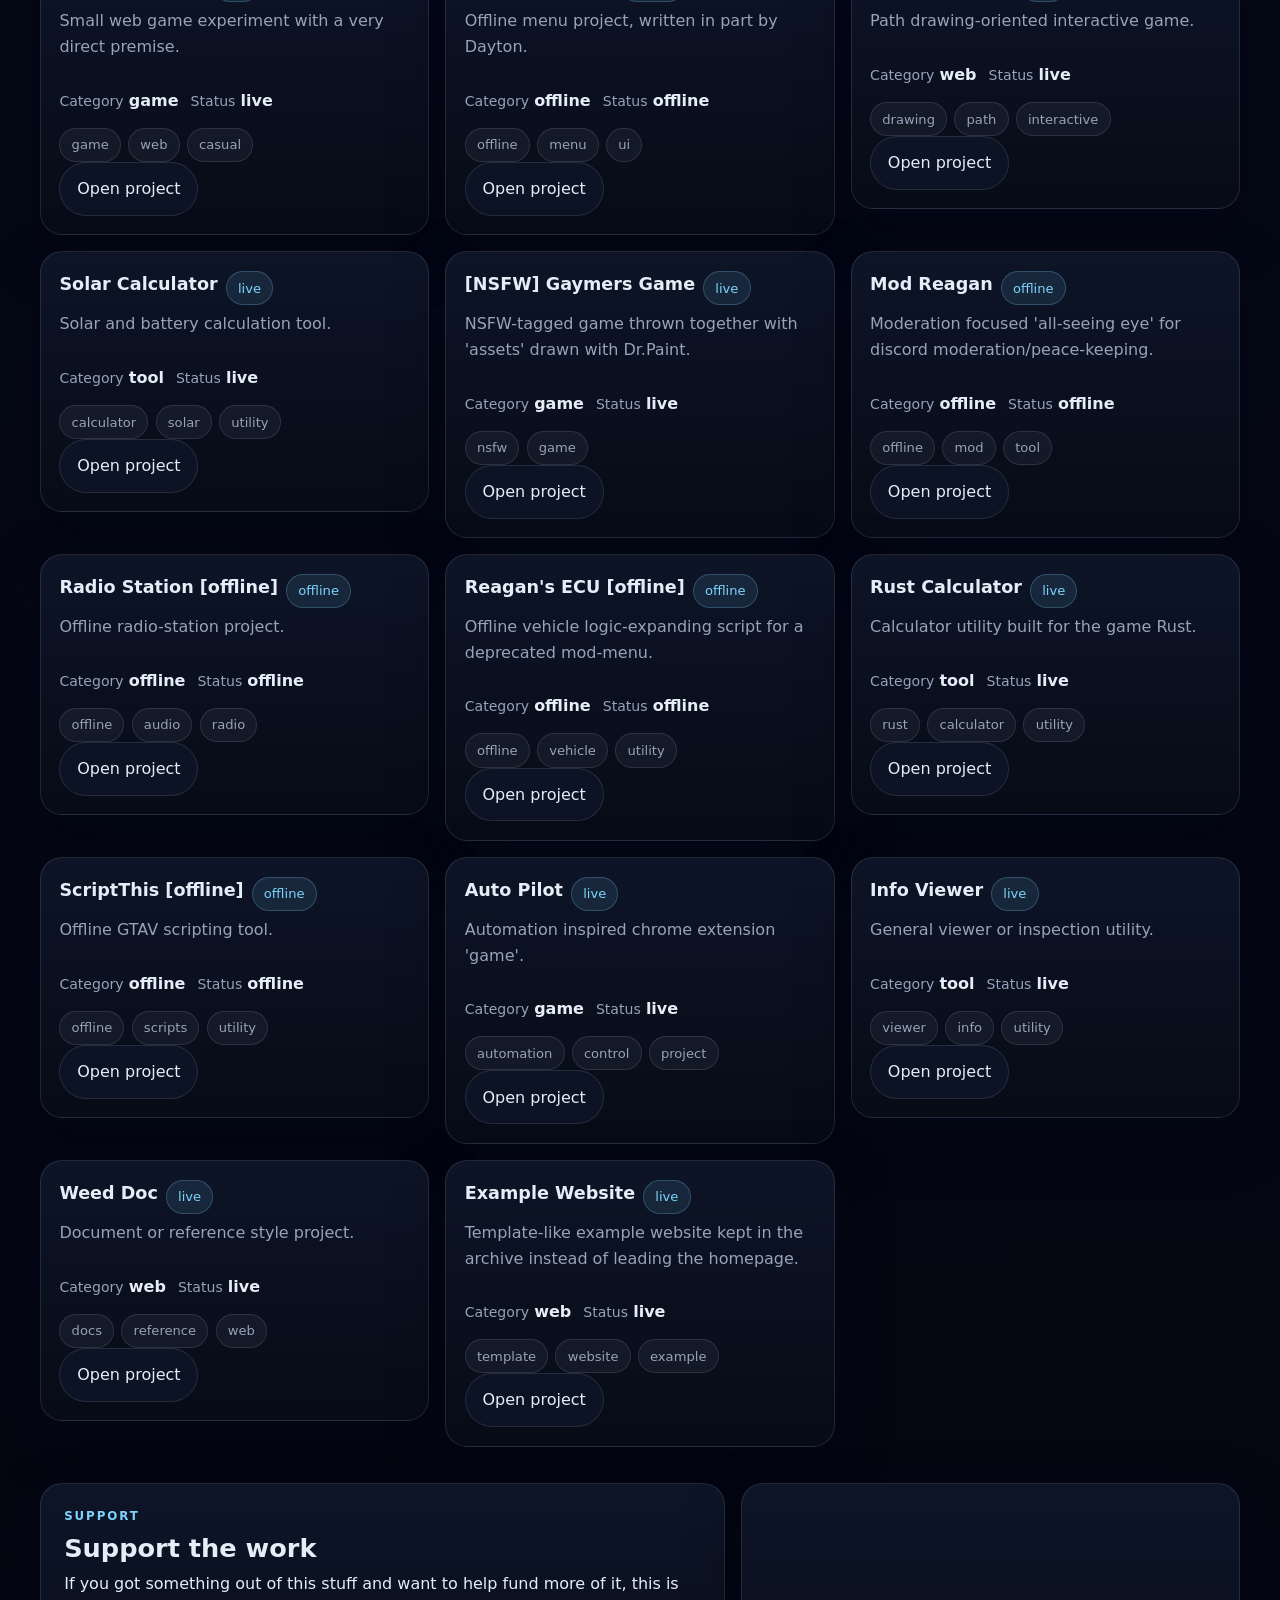
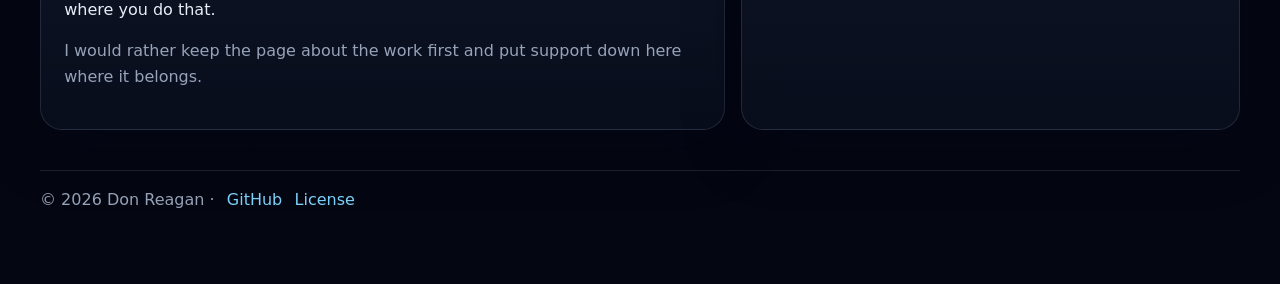
==== commit d3acdc74: "Update index.html" ====
--- a/docs/index.html
+++ b/docs/index.html
@@ -2,6 +2,15 @@
 <html lang="en">
 
 <head>
+  <!-- Google tag (gtag.js) -->
+<script async src="https://www.googletagmanager.com/gtag/js?id=G-BGEBW89M3B"></script>
+<script>
+  window.dataLayer = window.dataLayer || [];
+  function gtag(){dataLayer.push(arguments);}
+  gtag('js', new Date());
+
+  gtag('config', 'G-BGEBW89M3B');
+</script>
   <meta charset="utf-8">
   <meta name="google-site-verification" content="9DyxzUQGztghWE8FzmfT74pqARTpPCvBxJaymXoeb8Q">
   <meta name="viewport" content="width=device-width, initial-scale=1">
